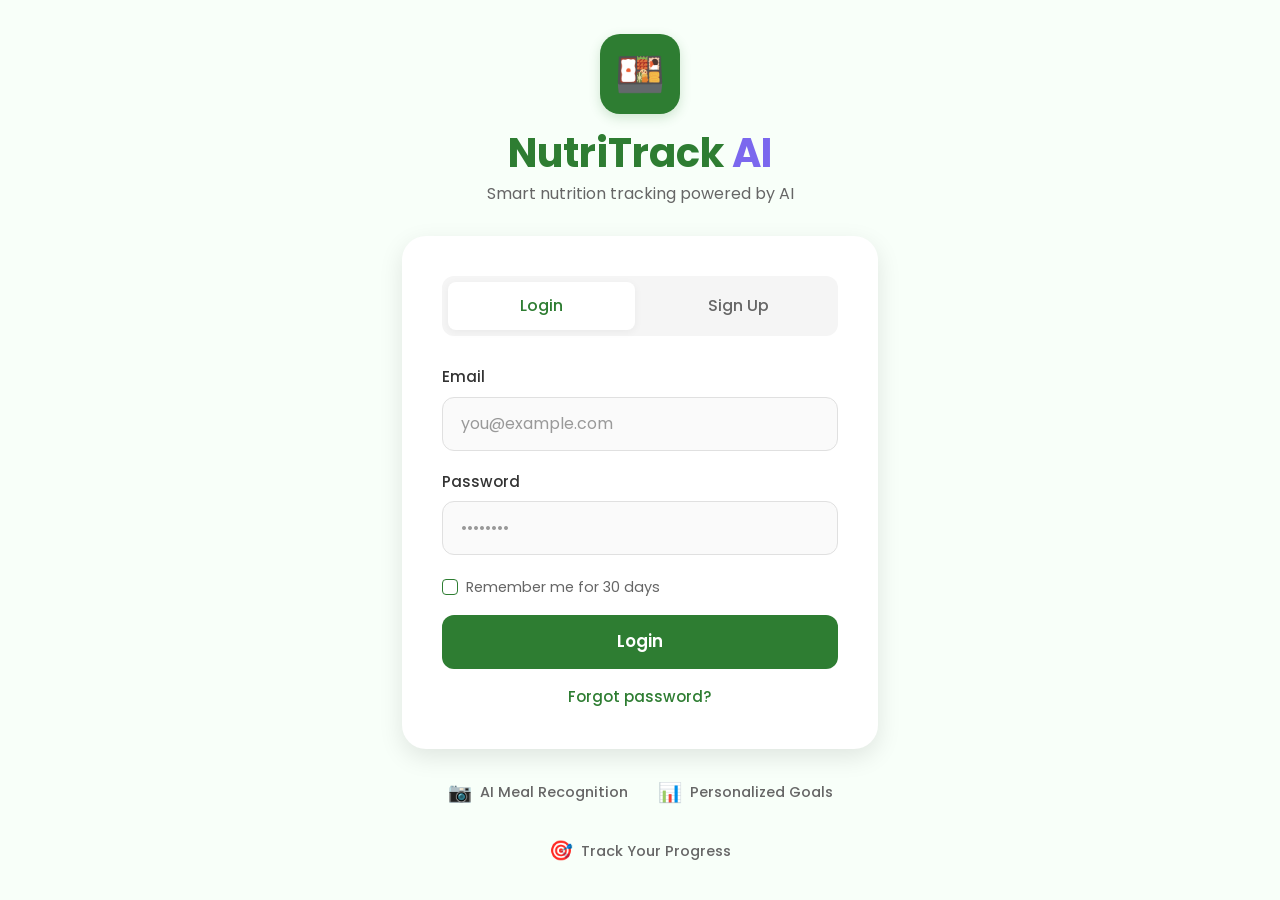
==== frontend/index.html @ 7371935f "version 1.2 Complete Login Module" ====
<!DOCTYPE html>
<html lang="en">
<head>
    <meta charset="UTF-8">
    <meta name="viewport" content="width=device-width, initial-scale=1.0">
    <title>NutriTracker AI - Smart Nutrition Tracking</title>
    
    <!-- Bootstrap 5 CSS -->
    <link href="https://cdn.jsdelivr.net/npm/bootstrap@5.3.0/dist/css/bootstrap.min.css" rel="stylesheet">
    
    <!-- Google Fonts - Poppins -->
    <link href="https://fonts.googleapis.com/css2?family=Poppins:wght@300;400;500;600;700&display=swap" rel="stylesheet">
    
    <!-- Custom CSS -->
    <link rel="stylesheet" href="css/style.css">
</head>
<body>
    <!-- Main Container -->
    <div class="container">
        <div class="auth-wrapper">
            
            <!-- Logo Section -->
            <div class="logo-section">
                <div class="logo-icon">🍱</div>
                <h1 class="app-title">NutriTrack <span class="ai-text">AI</span></h1>
                <p class="tagline">Smart nutrition tracking powered by AI</p>
            </div>

            <!-- Authentication Card -->
            <div class="auth-card">
                
                <!-- Tab Navigation (Login / Sign Up) -->
                <div class="tab-navigation">
                    <button class="tab-btn active" id="loginTab" onclick="switchTab('login')">Login</button>
                    <button class="tab-btn" id="signupTab" onclick="switchTab('signup')">Sign Up</button>
                </div>

                <!-- Login Form -->
                <div class="auth-form" id="loginForm">
                    
                    <!-- Email Input -->
                    <div class="form-group">
                        <label for="loginEmail">Email</label>
                        <input 
                            type="email" 
                            class="form-input" 
                            id="loginEmail" 
                            placeholder="you@example.com"
                            required
                        >
                    </div>

                    <!-- Password Input -->
                    <div class="form-group">
                        <label for="loginPassword">Password</label>
                        <input 
                            type="password" 
                            class="form-input" 
                            id="loginPassword" 
                            placeholder="••••••••"
                            required
                        >
                    </div>

                    <!-- Remember Me Checkbox -->
                    <div class="form-check mb-3">
                        <input 
                            type="checkbox" 
                            class="form-check-input" 
                            id="rememberMe"
                        >
                        <label class="form-check-label" for="rememberMe">
                            Remember me for 30 days
                        </label>
                    </div>

                    <!-- Login Button -->
                    <button class="auth-btn" onclick="handleLogin()">Login</button>

                    <!-- Forgot Password Link -->
                    <div class="text-center mt-3">
                        <a href="#" class="forgot-link" onclick="openForgotPasswordModal()">Forgot password?</a>
                    </div>
                </div>

                <!-- Sign Up Form (Hidden by default) -->
                <div class="auth-form" id="signupForm" style="display: none;">
                    
                    <!-- Full Name Input (Optional) -->
                    <div class="form-group">
                        <label for="signupName">Full Name</label>
                        <input 
                            type="text" 
                            class="form-input" 
                            id="signupName" 
                            placeholder="John Doe"
                        >
                    </div>

                    <!-- Email Input -->
                    <div class="form-group">
                        <label for="signupEmail">Email</label>
                        <input 
                            type="email" 
                            class="form-input" 
                            id="signupEmail" 
                            placeholder="you@example.com"
                            required
                        >
                    </div>

                    <!-- Password Input -->
                    <div class="form-group">
                        <label for="signupPassword">Password</label>
                        <input 
                            type="password" 
                            class="form-input" 
                            id="signupPassword" 
                            placeholder="••••••••"
                            required
                        >
                        <small class="form-text">At least 8 characters, 1 letter, 1 number</small>
                    </div>

                    <!-- Create Account Button -->
                    <button class="auth-btn" onclick="handleSignup()">Create Account</button>
                </div>

            </div>

            <!-- Feature Icons at Bottom -->
            <div class="features-section">
                <div class="feature-item">
                    <span class="feature-icon">📷</span>
                    <span class="feature-text">AI Meal Recognition</span>
                </div>
                <div class="feature-item">
                    <span class="feature-icon">📊</span>
                    <span class="feature-text">Personalized Goals</span>
                </div>
                <div class="feature-item">
                    <span class="feature-icon">🎯</span>
                    <span class="feature-text">Track Your Progress</span>
                </div>
            </div>

        </div>
    </div>

    <!-- ============================================ -->
    <!-- MODAL 1: Forgot Password - Enter Email -->
    <!-- ============================================ -->
    <div class="modal fade" id="forgotPasswordModal" tabindex="-1">
        <div class="modal-dialog modal-dialog-centered">
            <div class="modal-content">
                <div class="modal-header">
                    <h5 class="modal-title">Reset Password</h5>
                    <button type="button" class="btn-close" data-bs-dismiss="modal"></button>
                </div>
                <div class="modal-body">
                    <p class="text-muted">Enter your email address and we'll send you a 6-digit code to reset your password.</p>
                    
                    <!-- Email Input -->
                    <div class="form-group">
                        <label for="forgotEmail">Email</label>
                        <input 
                            type="email" 
                            class="form-input" 
                            id="forgotEmail" 
                            placeholder="you@example.com"
                            required
                        >
                    </div>
                </div>
                <div class="modal-footer">
                    <button type="button" class="btn btn-secondary" data-bs-dismiss="modal">Cancel</button>
                    <button type="button" class="auth-btn" onclick="sendResetCode()">Send Code</button>
                </div>
            </div>
        </div>
    </div>

    <!-- ============================================ -->
    <!-- MODAL 2: Reset Password - Enter Code & New Password -->
    <!-- ============================================ -->
    <div class="modal fade" id="resetPasswordModal" tabindex="-1">
        <div class="modal-dialog modal-dialog-centered">
            <div class="modal-content">
                <div class="modal-header">
                    <h5 class="modal-title">Enter Reset Code</h5>
                    <button type="button" class="btn-close" data-bs-dismiss="modal"></button>
                </div>
                <div class="modal-body">
                    <p class="text-muted">Check your email for the 6-digit code. Code expires in 15 minutes.</p>
                    
                    <!-- 6-Digit Code Input -->
                    <div class="form-group">
                        <label for="resetCode">6-Digit Code</label>
                        <input 
                            type="text" 
                            class="form-input text-center" 
                            id="resetCode" 
                            placeholder="123456"
                            maxlength="6"
                            required
                        >
                    </div>

                    <!-- New Password Input -->
                    <div class="form-group">
                        <label for="newPassword">New Password</label>
                        <input 
                            type="password" 
                            class="form-input" 
                            id="newPassword" 
                            placeholder="••••••••"
                            required
                        >
                        <small class="form-text">At least 8 characters, 1 letter, 1 number</small>
                    </div>

                    <!-- Confirm Password Input -->
                    <div class="form-group">
                        <label for="confirmPassword">Confirm Password</label>
                        <input 
                            type="password" 
                            class="form-input" 
                            id="confirmPassword" 
                            placeholder="••••••••"
                            required
                        >
                    </div>

                    <!-- Resend Code Link -->
                    <div class="text-center mt-2">
                        <a href="#" class="forgot-link" onclick="resendCode()">Resend code</a>
                        <span id="resendTimer" class="text-muted ms-2"></span>
                    </div>
                </div>
                <div class="modal-footer">
                    <button type="button" class="btn btn-secondary" data-bs-dismiss="modal">Cancel</button>
                    <button type="button" class="auth-btn" onclick="resetPassword()">Reset Password</button>
                </div>
            </div>
        </div>
    </div>

    <!-- Bootstrap 5 JS Bundle (includes Popper) -->
    <script src="https://cdn.jsdelivr.net/npm/bootstrap@5.3.0/dist/js/bootstrap.bundle.min.js"></script>
    
    <!-- Custom JavaScript -->
    <script src="js/auth.js"></script>
</body>
</html>
---- frontend/css/style.css ----
/*
 * NutriTracker AI - Authentication Page Styles
 * Design: Clean, modern with #2E7D32 green theme
 */

/* ============================================ */
/* Global Styles */
/* ============================================ */
* {
    margin: 0;
    padding: 0;
    box-sizing: border-box;
}

body {
    font-family: 'Poppins', sans-serif;
    background: #F8FFF9; /* Light green-tinted background */
    min-height: 100vh;
    display: flex;
    align-items: center;
    justify-content: center;
    padding: 20px;
}

/* ============================================ */
/* Main Container */
/* ============================================ */
.container {
    max-width: 500px;
    width: 100%;
}

.auth-wrapper {
    text-align: center;
}

/* ============================================ */
/* Logo Section */
/* ============================================ */
.logo-section {
    margin-bottom: 30px;
}

.logo-icon {
    width: 80px;
    height: 80px;
    background: #2E7D32; /* Primary green */
    border-radius: 20px;
    display: inline-flex;
    align-items: center;
    justify-content: center;
    font-size: 40px;
    margin-bottom: 15px;
    box-shadow: 0 4px 12px rgba(46, 125, 50, 0.2);
}

.app-title {
    font-size: 2.5rem;
    font-weight: 700;
    color: #2E7D32;
    margin-bottom: 5px;
}

.ai-text {
    color: #7B68EE; /* Purple accent for "AI" */
}

.tagline {
    font-size: 1rem;
    color: #666;
    font-weight: 400;
}

/* ============================================ */
/* Authentication Card */
/* ============================================ */
.auth-card {
    background: white;
    border-radius: 24px;
    padding: 40px;
    box-shadow: 0 8px 24px rgba(0, 0, 0, 0.1);
    margin-bottom: 30px;
}

/* ============================================ */
/* Tab Navigation (Login / Sign Up) */
/* ============================================ */
.tab-navigation {
    display: flex;
    gap: 10px;
    margin-bottom: 30px;
    background: #F5F5F5;
    border-radius: 12px;
    padding: 6px;
}

.tab-btn {
    flex: 1;
    padding: 12px 20px;
    border: none;
    background: transparent;
    border-radius: 8px;
    font-size: 1rem;
    font-weight: 500;
    color: #666;
    cursor: pointer;
    transition: all 0.3s ease;
}

.tab-btn.active {
    background: white;
    color: #2E7D32;
    box-shadow: 0 2px 8px rgba(0, 0, 0, 0.05);
}

.tab-btn:hover:not(.active) {
    color: #2E7D32;
}

/* ============================================ */
/* Form Elements */
/* ============================================ */
.auth-form {
    text-align: left;
}

.form-group {
    margin-bottom: 20px;
}

.form-group label {
    display: block;
    margin-bottom: 8px;
    font-weight: 500;
    color: #333;
    font-size: 0.95rem;
}

.form-input {
    width: 100%;
    padding: 14px 18px;
    border: 1px solid #E0E0E0;
    border-radius: 12px;
    font-size: 1rem;
    font-family: 'Poppins', sans-serif;
    transition: all 0.3s ease;
    background: #FAFAFA;
}

.form-input:focus {
    outline: none;
    border-color: #2E7D32;
    background: white;
    box-shadow: 0 0 0 3px rgba(46, 125, 50, 0.1);
}

.form-input::placeholder {
    color: #999;
}

/* Small helper text under inputs */
.form-text {
    display: block;
    margin-top: 6px;
    font-size: 0.85rem;
    color: #666;
}

/* ============================================ */
/* Checkbox (Remember Me) */
/* ============================================ */
.form-check {
    margin-bottom: 20px;
}

.form-check-input {
    cursor: pointer;
    border-color: #2E7D32;
}

.form-check-input:checked {
    background-color: #2E7D32;
    border-color: #2E7D32;
}

.form-check-label {
    cursor: pointer;
    font-size: 0.9rem;
    color: #666;
}

/* ============================================ */
/* Authentication Button (Login / Sign Up) */
/* ============================================ */
.auth-btn {
    width: 100%;
    padding: 14px 20px;
    background: #2E7D32; /* Primary green */
    color: white;
    border: none;
    border-radius: 12px;
    font-size: 1.05rem;
    font-weight: 600;
    cursor: pointer;
    transition: all 0.3s ease;
    font-family: 'Poppins', sans-serif;
}

.auth-btn:hover {
    background: #256428; /* Darker green on hover */
    transform: translateY(-1px);
    box-shadow: 0 6px 20px rgba(46, 125, 50, 0.3);
}

.auth-btn:active {
    transform: translateY(0);
}

.auth-btn:disabled {
    background: #9E9E9E;
    cursor: not-allowed;
    transform: none;
}

/* ============================================ */
/* Links (Forgot Password) */
/* ============================================ */
.forgot-link {
    color: #2E7D32;
    text-decoration: none;
    font-size: 0.95rem;
    font-weight: 500;
    transition: color 0.2s ease;
}

.forgot-link:hover {
    color: #256428;
    text-decoration: underline;
}

/* ============================================ */
/* Feature Icons Section (Bottom) */
/* ============================================ */
.features-section {
    display: flex;
    justify-content: center;
    gap: 30px;
    flex-wrap: wrap;
}

.feature-item {
    display: flex;
    align-items: center;
    gap: 8px;
    color: #666;
    font-size: 0.9rem;
}

.feature-icon {
    font-size: 1.2rem;
}

.feature-text {
    font-weight: 500;
}

/* ============================================ */
/* Modal Customization */
/* ============================================ */
.modal-content {
    border-radius: 20px;
    border: none;
    box-shadow: 0 10px 40px rgba(0, 0, 0, 0.15);
}

.modal-header {
    border-bottom: 1px solid #F0F0F0;
    padding: 20px 24px;
}

.modal-title {
    font-weight: 600;
    color: #2E7D32;
}

.modal-body {
    padding: 24px;
}

.modal-footer {
    border-top: 1px solid #F0F0F0;
    padding: 16px 24px;
}

.modal-footer .btn-secondary {
    background: #E0E0E0;
    border: none;
    color: #666;
    padding: 10px 24px;
    border-radius: 8px;
}

.modal-footer .btn-secondary:hover {
    background: #D0D0D0;
}

.modal-footer .auth-btn {
    padding: 10px 24px;
    width: auto;
}

/* ============================================ */
/* Responsive Design */
/* ============================================ */
@media (max-width: 576px) {
    .auth-card {
        padding: 30px 20px;
    }
    
    .app-title {
        font-size: 2rem;
    }
    
    .features-section {
        gap: 15px;
    }
    
    .feature-item {
        font-size: 0.85rem;
    }
}

/* ============================================ */
/* Loading State (Optional - for future use) */
/* ============================================ */
.auth-btn.loading {
    position: relative;
    color: transparent;
}

.auth-btn.loading::after {
    content: "";
    position: absolute;
    width: 20px;
    height: 20px;
    top: 50%;
    left: 50%;
    margin-left: -10px;
    margin-top: -10px;
    border: 2px solid white;
    border-radius: 50%;
    border-top-color: transparent;
    animation: spinner 0.6s linear infinite;
}

@keyframes spinner {
    to {
        transform: rotate(360deg);
    }
}

/* ============================================ */
/* Alert/Toast Messages (for validation errors) */
/* ============================================ */
.alert {
    border-radius: 12px;
    padding: 12px 16px;
    margin-bottom: 20px;
    font-size: 0.9rem;
}

.alert-danger {
    background: #FFF3F3;
    color: #D32F2F;
    border: 1px solid #FFCDD2;
}

.alert-success {
    background: #F1F8F4;
    color: #2E7D32;
    border: 1px solid #C8E6C9;
}

.alert-info {
    background: #E3F2FD;
    color: #1976D2;
    border: 1px solid #BBDEFB;
}
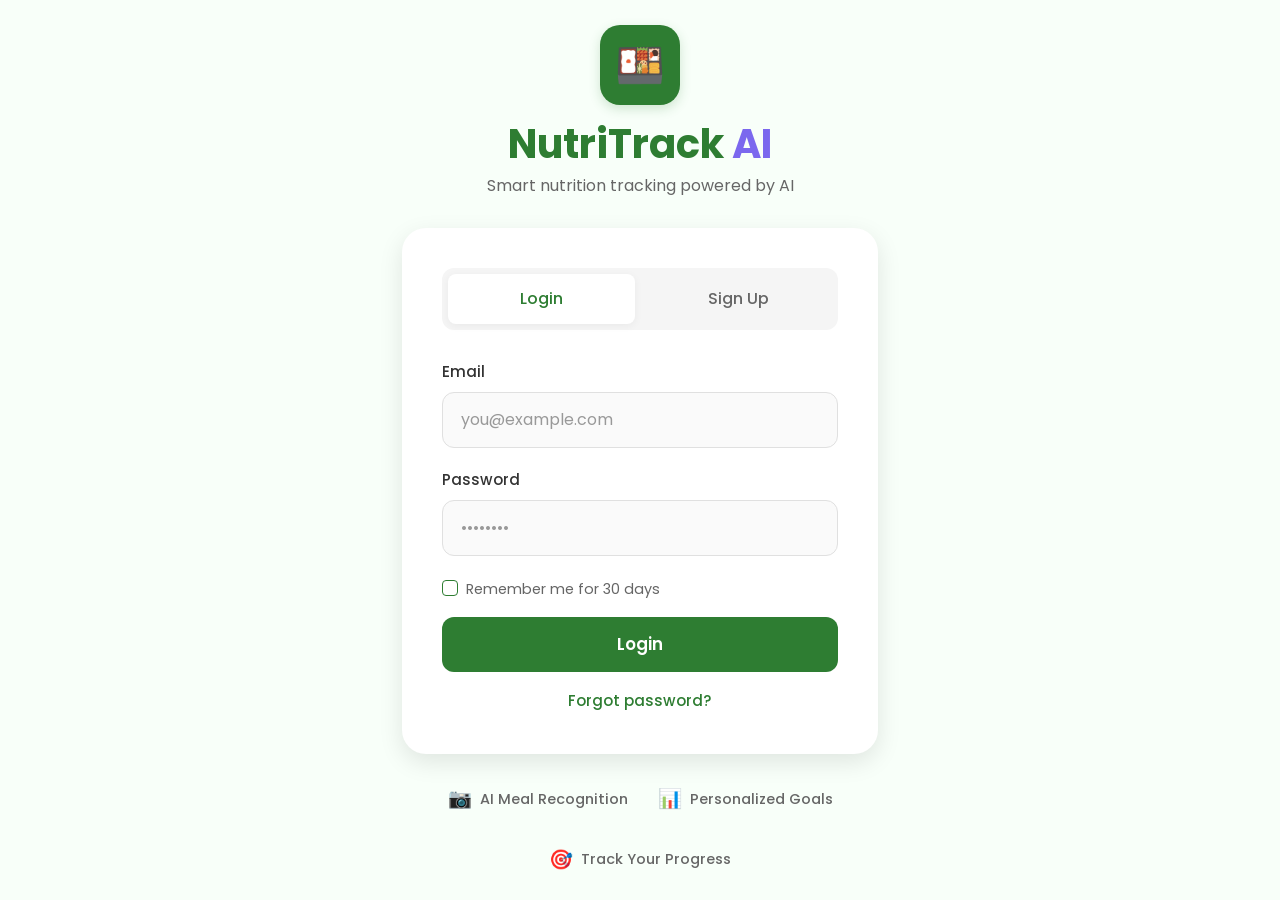
==== commit 35a0ad03: "Version 1.5 CSS Updated" ====
--- a/frontend/index.html
+++ b/frontend/index.html
@@ -11,8 +11,11 @@
     <!-- Google Fonts - Poppins -->
     <link href="https://fonts.googleapis.com/css2?family=Poppins:wght@300;400;500;600;700&display=swap" rel="stylesheet">
     
-    <!-- Custom CSS -->
-    <link rel="stylesheet" href="css/style.css">
+    <!-- Base CSS (Global Styles) -->
+    <link rel="stylesheet" href="css/base.css">
+    
+    <!-- Auth Page CSS -->
+    <link rel="stylesheet" href="css/auth.css">
 </head>
 <body>
     <!-- Main Container -->
--- a/frontend/css/base.css
+++ b/frontend/css/base.css
@@ -0,0 +1,296 @@
+/**
+ * NutriTracker AI - Base/Global Styles
+ * Shared across all pages
+ * 
+ * Contains:
+ * - CSS Variables (Color Palette, Spacing)
+ * - Global Resets
+ * - Typography
+ * - Utility Classes
+ */
+
+/* ============================================ */
+/* CSS VARIABLES (Color Palette) */
+/* ============================================ */
+:root {
+    /* Primary Brand Colors */
+    --primary-green: #2E7D32;
+    --primary-green-dark: #1B5E20;
+    --primary-green-light: #4CAF50;
+    --secondary-green: #81C784;
+    
+    /* Accent Colors */
+    --purple-accent: #7B68EE;
+    --purple-dark: #7B1FA2;
+    
+    /* Background Colors */
+    --bg-light: #F8FFF9;
+    --bg-light-green: #F1F8E9;
+    --bg-green-tint: #E8F5E9;
+    --bg-white: #ffffff;
+    --bg-gray: #F5F5F5;
+    --bg-light-gray: #FAFAFA;
+    
+    /* Text Colors */
+    --text-dark: #2c3e50;
+    --text-primary: #333;
+    --text-muted: #6c757d;
+    --text-light: #95a5a6;
+    --text-gray: #666;
+    --text-placeholder: #999;
+    
+    /* Stat Card Colors */
+    --stat-green-bg: #E8F5E9;
+    --stat-green-text: #2E7D32;
+    --stat-blue-bg: #E3F2FD;
+    --stat-blue-text: #1976D2;
+    --stat-purple-bg: #F3E5F5;
+    --stat-purple-text: #7B1FA2;
+    
+    /* Border Colors */
+    --border-light: #E0E0E0;
+    --border-gray: #F0F0F0;
+    --border-medium: #D0D0D0;
+    
+    /* Alert/Message Colors */
+    --alert-danger-bg: #FFF3F3;
+    --alert-danger-text: #D32F2F;
+    --alert-danger-border: #FFCDD2;
+    --alert-success-bg: #F1F8F4;
+    --alert-success-text: #2E7D32;
+    --alert-success-border: #C8E6C9;
+    --alert-info-bg: #E3F2FD;
+    --alert-info-text: #1976D2;
+    --alert-info-border: #BBDEFB;
+    
+    /* Shadows */
+    --shadow-sm: 0 2px 8px rgba(0, 0, 0, 0.05);
+    --shadow-md: 0 4px 12px rgba(0, 0, 0, 0.1);
+    --shadow-lg: 0 8px 24px rgba(0, 0, 0, 0.1);
+    --shadow-green: 0 4px 12px rgba(46, 125, 50, 0.2);
+    --shadow-green-hover: 0 6px 20px rgba(46, 125, 50, 0.3);
+    
+    /* Transitions */
+    --transition-fast: 0.2s ease;
+    --transition-normal: 0.3s ease;
+    --transition-slow: 0.5s ease;
+    
+    /* Border Radius */
+    --radius-sm: 8px;
+    --radius-md: 12px;
+    --radius-lg: 20px;
+    --radius-xl: 24px;
+    
+    /* Spacing (can be used for consistent padding/margins) */
+    --space-xs: 6px;
+    --space-sm: 10px;
+    --space-md: 20px;
+    --space-lg: 30px;
+    --space-xl: 40px;
+}
+
+/* ============================================ */
+/* Global Reset */
+/* ============================================ */
+* {
+    margin: 0;
+    padding: 0;
+    box-sizing: border-box;
+}
+
+/* ============================================ */
+/* Typography */
+/* ============================================ */
+body {
+    font-family: 'Poppins', 'Segoe UI', Tahoma, Geneva, Verdana, sans-serif;
+    color: var(--text-dark);
+    line-height: 1.6;
+    -webkit-font-smoothing: antialiased;
+    -moz-osx-font-smoothing: grayscale;
+}
+
+h1, h2, h3, h4, h5, h6 {
+    font-weight: 600;
+    line-height: 1.2;
+}
+
+/* ============================================ */
+/* Utility Classes */
+/* ============================================ */
+.text-green {
+    color: var(--primary-green);
+}
+
+.text-muted {
+    color: var(--text-muted);
+}
+
+.bg-light-green {
+    background-color: var(--bg-light-green);
+}
+
+.shadow-green {
+    box-shadow: var(--shadow-green);
+}
+
+/* ============================================ */
+/* Common Button Styles */
+/* ============================================ */
+.btn-primary-green {
+    background: var(--primary-green);
+    color: white;
+    border: none;
+    border-radius: var(--radius-md);
+    padding: 14px 20px;
+    font-weight: 600;
+    cursor: pointer;
+    transition: all var(--transition-normal);
+    font-family: 'Poppins', sans-serif;
+}
+
+.btn-primary-green:hover {
+    background: var(--primary-green-dark);
+    transform: translateY(-1px);
+    box-shadow: var(--shadow-green-hover);
+}
+
+.btn-primary-green:active {
+    transform: translateY(0);
+}
+
+.btn-primary-green:disabled {
+    background: #9E9E9E;
+    cursor: not-allowed;
+    transform: none;
+}
+
+/* ============================================ */
+/* Common Form Styles */
+/* ============================================ */
+.form-input-base {
+    width: 100%;
+    padding: 14px 18px;
+    border: 1px solid var(--border-light);
+    border-radius: var(--radius-md);
+    font-size: 1rem;
+    font-family: 'Poppins', sans-serif;
+    transition: all var(--transition-normal);
+    background: var(--bg-light-gray);
+}
+
+.form-input-base:focus {
+    outline: none;
+    border-color: var(--primary-green);
+    background: var(--bg-white);
+    box-shadow: 0 0 0 3px rgba(46, 125, 50, 0.1);
+}
+
+.form-input-base::placeholder {
+    color: var(--text-placeholder);
+}
+
+/* ============================================ */
+/* Alert/Toast Messages */
+/* ============================================ */
+.alert {
+    border-radius: var(--radius-md);
+    padding: 12px 16px;
+    margin-bottom: 20px;
+    font-size: 0.9rem;
+}
+
+.alert-danger {
+    background: var(--alert-danger-bg);
+    color: var(--alert-danger-text);
+    border: 1px solid var(--alert-danger-border);
+}
+
+.alert-success {
+    background: var(--alert-success-bg);
+    color: var(--alert-success-text);
+    border: 1px solid var(--alert-success-border);
+}
+
+.alert-info {
+    background: var(--alert-info-bg);
+    color: var(--alert-info-text);
+    border: 1px solid var(--alert-info-border);
+}
+
+/* ============================================ */
+/* Loading Spinner (Reusable) */
+/* ============================================ */
+.loading-spinner {
+    position: relative;
+    color: transparent;
+}
+
+.loading-spinner::after {
+    content: "";
+    position: absolute;
+    width: 20px;
+    height: 20px;
+    top: 50%;
+    left: 50%;
+    margin-left: -10px;
+    margin-top: -10px;
+    border: 2px solid white;
+    border-radius: 50%;
+    border-top-color: transparent;
+    animation: spinner 0.6s linear infinite;
+}
+
+@keyframes spinner {
+    to {
+        transform: rotate(360deg);
+    }
+}
+
+/* ============================================ */
+/* Common Modal Styles */
+/* ============================================ */
+.modal-content {
+    border-radius: var(--radius-lg);
+    border: none;
+    box-shadow: 0 10px 40px rgba(0, 0, 0, 0.15);
+}
+
+.modal-header {
+    border-bottom: 1px solid var(--border-gray);
+    padding: 20px 24px;
+}
+
+.modal-title {
+    font-weight: 600;
+    color: var(--primary-green);
+}
+
+.modal-body {
+    padding: 24px;
+}
+
+.modal-footer {
+    border-top: 1px solid var(--border-gray);
+    padding: 16px 24px;
+}
+
+/* ============================================ */
+/* Scrollbar Customization */
+/* ============================================ */
+::-webkit-scrollbar {
+    width: 10px;
+    height: 10px;
+}
+
+::-webkit-scrollbar-track {
+    background: var(--bg-gray);
+}
+
+::-webkit-scrollbar-thumb {
+    background: var(--primary-green);
+    border-radius: 5px;
+}
+
+::-webkit-scrollbar-thumb:hover {
+    background: var(--primary-green-dark);
+}
--- a/frontend/css/auth.css
+++ b/frontend/css/auth.css
@@ -0,0 +1,330 @@
+/**
+ * NutriTracker AI - Authentication Page Styles
+ * For Login/Signup pages only
+ * 
+ * Note: Global styles (variables, resets, typography) are in base.css
+ */
+
+/* ============================================ */
+/* Body - Auth Page Specific */
+/* ============================================ */
+body {
+    background: var(--bg-light); /* Light green-tinted background */
+    min-height: 100vh;
+    display: flex;
+    align-items: center;
+    justify-content: center;
+    padding: 20px;
+}
+
+/* ============================================ */
+/* Main Container */
+/* ============================================ */
+.container {
+    max-width: 500px;
+    width: 100%;
+}
+
+.auth-wrapper {
+    text-align: center;
+}
+
+/* ============================================ */
+/* Logo Section */
+/* ============================================ */
+.logo-section {
+    margin-bottom: 30px;
+}
+
+.logo-icon {
+    width: 80px;
+    height: 80px;
+    background: var(--primary-green);
+    border-radius: 20px;
+    display: inline-flex;
+    align-items: center;
+    justify-content: center;
+    font-size: 40px;
+    margin-bottom: 15px;
+    box-shadow: var(--shadow-green);
+}
+
+.app-title {
+    font-size: 2.5rem;
+    font-weight: 700;
+    color: var(--primary-green);
+    margin-bottom: 5px;
+}
+
+.ai-text {
+    color: var(--purple-accent);
+}
+
+.tagline {
+    font-size: 1rem;
+    color: var(--text-gray);
+    font-weight: 400;
+}
+
+/* ============================================ */
+/* Authentication Card */
+/* ============================================ */
+.auth-card {
+    background: white;
+    border-radius: var(--radius-xl);
+    padding: 40px;
+    box-shadow: var(--shadow-lg);
+    margin-bottom: 30px;
+}
+
+/* ============================================ */
+/* Tab Navigation (Login / Sign Up) */
+/* ============================================ */
+.tab-navigation {
+    display: flex;
+    gap: 10px;
+    margin-bottom: 30px;
+    background: var(--bg-gray);
+    border-radius: var(--radius-md);
+    padding: 6px;
+}
+
+.tab-btn {
+    flex: 1;
+    padding: 12px 20px;
+    border: none;
+    background: transparent;
+    border-radius: var(--radius-sm);
+    font-size: 1rem;
+    font-weight: 500;
+    color: var(--text-gray);
+    cursor: pointer;
+    transition: all var(--transition-normal);
+}
+
+.tab-btn.active {
+    background: white;
+    color: var(--primary-green);
+    box-shadow: var(--shadow-sm);
+}
+
+.tab-btn:hover:not(.active) {
+    color: var(--primary-green);
+}
+
+/* ============================================ */
+/* Form Elements */
+/* ============================================ */
+.auth-form {
+    text-align: left;
+}
+
+.form-group {
+    margin-bottom: 20px;
+}
+
+.form-group label {
+    display: block;
+    margin-bottom: 8px;
+    font-weight: 500;
+    color: var(--text-primary);
+    font-size: 0.95rem;
+}
+
+.form-input {
+    width: 100%;
+    padding: 14px 18px;
+    border: 1px solid var(--border-light);
+    border-radius: var(--radius-md);
+    font-size: 1rem;
+    font-family: 'Poppins', sans-serif;
+    transition: all var(--transition-normal);
+    background: var(--bg-light-gray);
+}
+
+.form-input:focus {
+    outline: none;
+    border-color: var(--primary-green);
+    background: white;
+    box-shadow: 0 0 0 3px rgba(46, 125, 50, 0.1);
+}
+
+.form-input::placeholder {
+    color: var(--text-placeholder);
+}
+
+/* Small helper text under inputs */
+.form-text {
+    display: block;
+    margin-top: 6px;
+    font-size: 0.85rem;
+    color: var(--text-gray);
+}
+
+/* ============================================ */
+/* Checkbox (Remember Me) */
+/* ============================================ */
+.form-check {
+    margin-bottom: 20px;
+}
+
+.form-check-input {
+    cursor: pointer;
+    border-color: var(--primary-green);
+}
+
+.form-check-input:checked {
+    background-color: var(--primary-green);
+    border-color: var(--primary-green);
+}
+
+.form-check-label {
+    cursor: pointer;
+    font-size: 0.9rem;
+    color: var(--text-gray);
+}
+
+/* ============================================ */
+/* Authentication Button (Login / Sign Up) */
+/* ============================================ */
+.auth-btn {
+    width: 100%;
+    padding: 14px 20px;
+    background: var(--primary-green);
+    color: white;
+    border: none;
+    border-radius: var(--radius-md);
+    font-size: 1.05rem;
+    font-weight: 600;
+    cursor: pointer;
+    transition: all var(--transition-normal);
+    font-family: 'Poppins', sans-serif;
+}
+
+.auth-btn:hover {
+    background: var(--primary-green-dark);
+    transform: translateY(-1px);
+    box-shadow: var(--shadow-green-hover);
+}
+
+.auth-btn:active {
+    transform: translateY(0);
+}
+
+.auth-btn:disabled {
+    background: #9E9E9E;
+    cursor: not-allowed;
+    transform: none;
+}
+
+/* ============================================ */
+/* Links (Forgot Password) */
+/* ============================================ */
+.forgot-link {
+    color: var(--primary-green);
+    text-decoration: none;
+    font-size: 0.95rem;
+    font-weight: 500;
+    transition: color var(--transition-fast);
+}
+
+.forgot-link:hover {
+    color: var(--primary-green-dark);
+    text-decoration: underline;
+}
+
+/* ============================================ */
+/* Feature Icons Section (Bottom) */
+/* ============================================ */
+.features-section {
+    display: flex;
+    justify-content: center;
+    gap: 30px;
+    flex-wrap: wrap;
+}
+
+.feature-item {
+    display: flex;
+    align-items: center;
+    gap: 8px;
+    color: var(--text-gray);
+    font-size: 0.9rem;
+}
+
+.feature-icon {
+    font-size: 1.2rem;
+}
+
+.feature-text {
+    font-weight: 500;
+}
+
+/* ============================================ */
+/* Modal Footer Customization */
+/* ============================================ */
+.modal-footer .btn-secondary {
+    background: var(--border-light);
+    border: none;
+    color: var(--text-gray);
+    padding: 10px 24px;
+    border-radius: var(--radius-sm);
+}
+
+.modal-footer .btn-secondary:hover {
+    background: var(--border-medium);
+}
+
+.modal-footer .auth-btn {
+    padding: 10px 24px;
+    width: auto;
+}
+
+/* ============================================ */
+/* Responsive Design */
+/* ============================================ */
+@media (max-width: 576px) {
+    .auth-card {
+        padding: 30px 20px;
+    }
+    
+    .app-title {
+        font-size: 2rem;
+    }
+    
+    .features-section {
+        gap: 15px;
+    }
+    
+    .feature-item {
+        font-size: 0.85rem;
+    }
+}
+
+/* ============================================ */
+/* Loading State */
+/* ============================================ */
+.auth-btn.loading {
+    position: relative;
+    color: transparent;
+}
+
+.auth-btn.loading::after {
+    content: "";
+    position: absolute;
+    width: 20px;
+    height: 20px;
+    top: 50%;
+    left: 50%;
+    margin-left: -10px;
+    margin-top: -10px;
+    border: 2px solid white;
+    border-radius: 50%;
+    border-top-color: transparent;
+    animation: spinner 0.6s linear infinite;
+}
+
+@keyframes spinner {
+    to {
+        transform: rotate(360deg);
+    }
+}
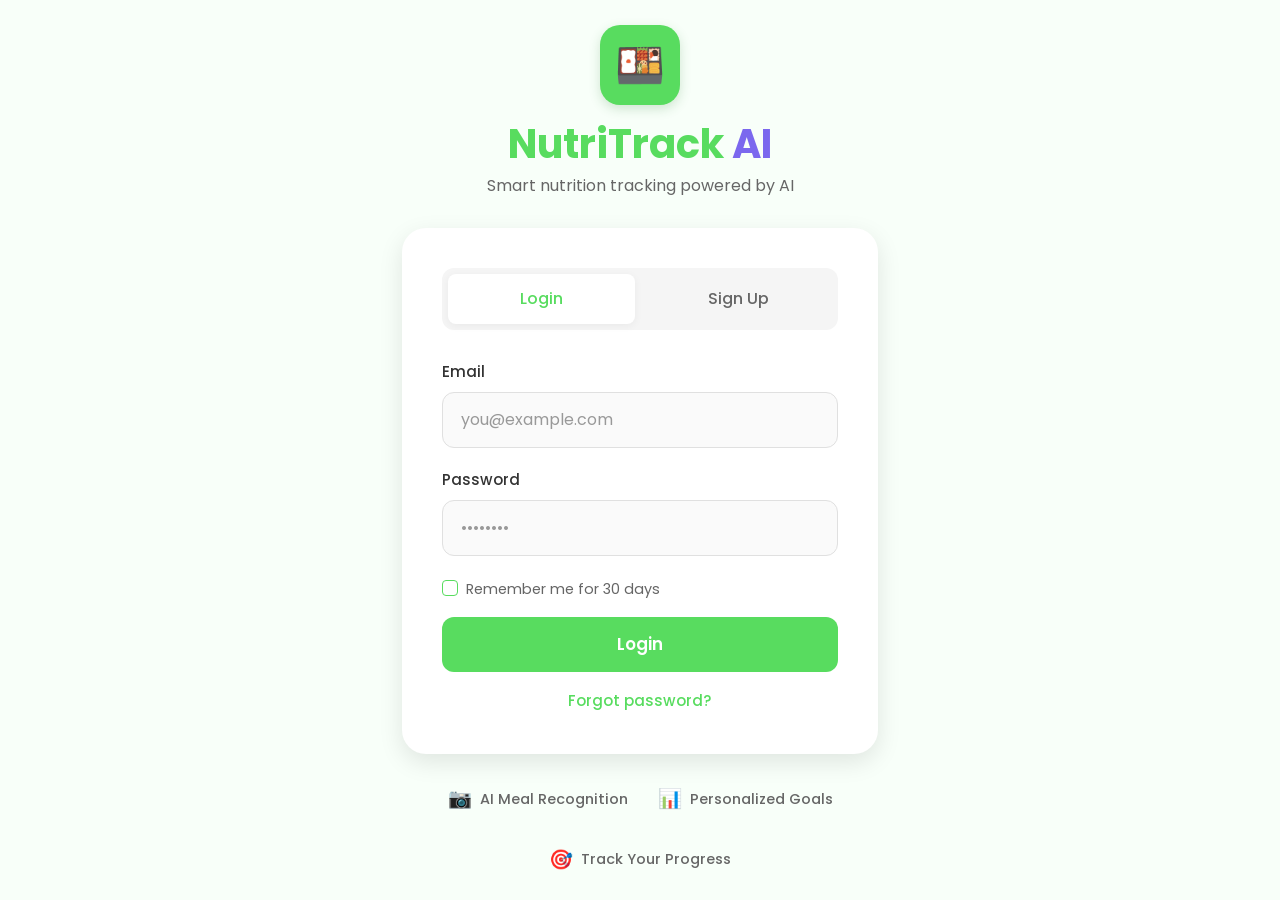
==== commit bba71ec4: "version 2.1 Here i update full admin Dashboard" ====
--- a/frontend/index.html
+++ b/frontend/index.html
@@ -251,6 +251,9 @@
     <!-- Bootstrap 5 JS Bundle (includes Popper) -->
     <script src="https://cdn.jsdelivr.net/npm/bootstrap@5.3.0/dist/js/bootstrap.bundle.min.js"></script>
     
+    <!-- Toast Notification System -->
+    <script src="js/toast.js"></script>
+    
     <!-- Custom JavaScript -->
     <script src="js/auth.js"></script>
 </body>
--- a/frontend/css/base.css
+++ b/frontend/css/base.css
@@ -8,14 +8,91 @@
  * - Typography
  * - Utility Classes
  */
-
+/* ============================================ */
+/* DARK MODE THEME */
+/* ============================================ */
+
+/* Default is Light Mode (already in :root) */
+
+/* Dark Mode Override */
+.dark-mode {
+    /* Backgrounds */
+    --bg-light: #121212;
+    --bg-light-green: #1e272e;
+    --bg-green-tint: #1e3324;
+    --bg-white: #1e1e1e;
+    --bg-gray: #252525;
+    --bg-light-gray: #2d2d2d;
+
+    /* Text Colors */
+    --text-dark: #e0e0e0;
+    --text-primary: #ffffff;
+    --text-muted: #b0b0b0;
+    --text-light: #aaaaaa;
+    --text-gray: #cccccc;
+
+    /* Borders */
+    --border-light: #333333;
+    --border-gray: #404040;
+
+    /* Cards & Stats */
+    --stat-green-bg: #1e3324;
+    --stat-blue-bg: #1e2a3a;
+    --stat-purple-bg: #2d1b3a;
+
+    /* Alerts */
+    --alert-danger-bg: #3d1f1f;
+    --alert-success-bg: #1e3324;
+    --alert-info-bg: #1e2a3a;
+
+    /* Navbar (override gradient) */
+    /* We'll handle navbar separately in JS or CSS */
+}
+
+/* Optional: Dark mode navbar */
+.dark-mode .navbar {
+    background: linear-gradient(135deg, #1B5E20 0%, #0d3311 100%) !important;
+}
+
+/* Sidebar in dark mode */
+.dark-mode .sidebar {
+    background: #1e1e1e;
+    box-shadow: 2px 0 10px rgba(0, 0, 0, 0.3);
+}
+
+.dark-mode .sidebar-item:hover,
+.dark-mode .sidebar-item.active {
+    background: #2d2d2d;
+}
+
+/* Form inputs in dark mode */
+.dark-mode .form-input-base,
+.dark-mode .form-control {
+    background: #2d2d2d !important;
+    border-color: #404040 !important;
+    color: #e0e0e0 !important;
+}
+
+.dark-mode .form-control::placeholder {
+    color: #888 !important;
+}
+
+/* Cards */
+.dark-mode .profile-header,
+.dark-mode .goal-display-card,
+.dark-mode .stat-card,
+.dark-mode .activity-card,
+.dark-mode .goal-option {
+    background: #1e1e1e !important;
+    border-color: #333 !important;
+}
 /* ============================================ */
 /* CSS VARIABLES (Color Palette) */
 /* ============================================ */
 :root {
     /* Primary Brand Colors */
-    --primary-green: #2E7D32;
-    --primary-green-dark: #1B5E20;
+    --primary-green: #58dc5f;
+    --primary-green-dark: #36b53e;
     --primary-green-light: #4CAF50;
     --secondary-green: #81C784;
     
@@ -103,10 +180,12 @@
 /* ============================================ */
 body {
     font-family: 'Poppins', 'Segoe UI', Tahoma, Geneva, Verdana, sans-serif;
+    background-color: var(--bg-light);
     color: var(--text-dark);
     line-height: 1.6;
     -webkit-font-smoothing: antialiased;
     -moz-osx-font-smoothing: grayscale;
+    transition: background-color 0.3s ease, color 0.3s ease;
 }
 
 h1, h2, h3, h4, h5, h6 {
